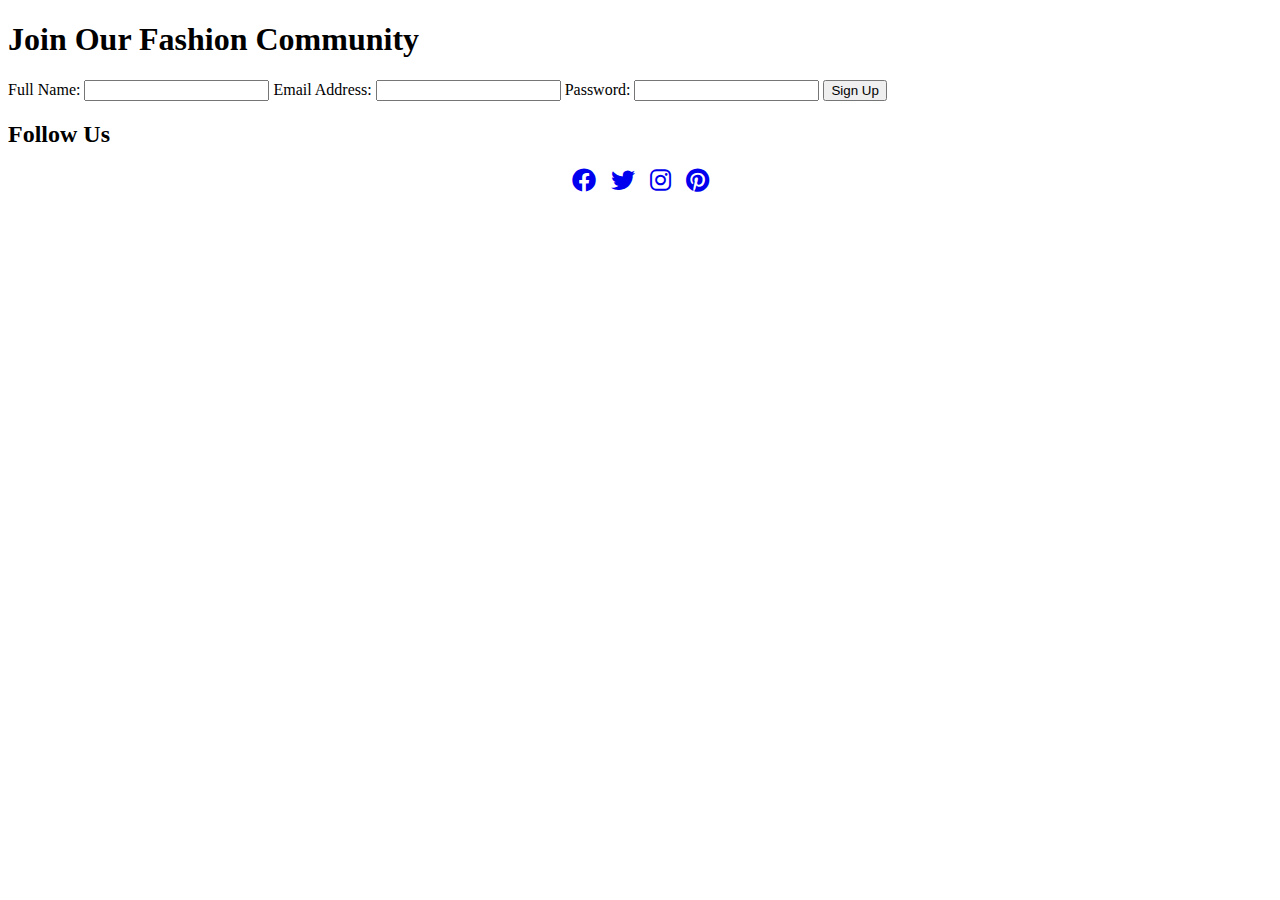
==== index.html @ df2ee424 "Update index.html" ====
<!DOCTYPE html>
<html lang="en">
<head>
    <meta charset="UTF-8">
    <meta name="viewport" content="width=device-width, initial-scale=1.0">
    <title>Fashion Website Signup</title>
    <link rel="stylesheet" href="styles.css">
    <link rel="stylesheet" href="https://cdnjs.cloudflare.com/ajax/libs/font-awesome/6.0.0-beta3/css/all.min.css">
</head>
<body>
    <h1>Join Our Fashion Community</h1>
    <form id="signupForm">
        <label for="name">Full Name:</label>
        <input type="text" id="name" name="name" required>
        
        <label for="email">Email Address:</label>
        <input type="email" id="email" name="email" required>
        
        <label for="password">Password:</label>
        <input type="password" id="password" name="password" required>

        <button type="submit">Sign Up</button>
    </form>

    <h2>Follow Us</h2>
    <div class="social-icons">
        <a href="https://www.facebook.com" target="_blank"><i class="fab fa-facebook"></i></a>
        <a href="https://www.twitter.com" target="_blank"><i class="fab fa-twitter"></i></a>
        <a href="https://www.instagram.com" target="_blank"><i class="fab fa-instagram"></i></a>
        <a href="https://www.pinterest.com" target="_blank"><i class="fab fa-pinterest"></i></a>
    </div>

    <script src="script.js"></script>
</body>
</html>
---- styles.css ----
/* Container and general layout */
.waitlist-container {
    text-align: center;
    padding: 40px;
    font-family: Arial, sans-serif;
    max-width: 500px;
    margin: 0 auto;
    background-color: #f9f9f9; /* Light background */
    border-radius: 10px;
    box-shadow: 0 4px 8px rgba(0, 0, 0, 0.1);
}

/* Logo Text */
.logo-text {
    font-weight: bold;
    font-size: 36px;
    color: #333; /* Adjust color to your preference */
    margin-bottom: 10px;
}

/* Waitlist Intro Text */
.waitlist-intro {
    font-size: 18px;
    color: #555;
    margin-bottom: 20px;
}

/* Join Waitlist Button */
.join-waitlist-button {
    padding: 12px 24px;
    font-size: 16px;
    font-weight: bold;
    color: #fff;
    background-color: #333; /* Button color */
    border: none;
    border-radius: 5px;
    cursor: pointer;
    transition: background-color 0.3s;
}

.join-waitlist-button:hover {
    background-color: #555; /* Darker color on hover */
}

/* Social Media Icons */
.social-icons {
    display: flex;
    justify-content: center;
    gap: 15px;
    font-size: 24px; /* Size of the icons */
    margin-top: 20px;
}

.icon {
    color: #333; /* Default icon color */
    text-decoration: none;
}

.icon:hover {
    color: #e60023; /* Hover color for all icons */
}

/* Custom color for each icon (optional) */
.icon.pinterest {
    color: #e60023; /* Pinterest red */
}

.icon.tiktok {
    color: #000; /* TikTok black */
}

.icon.instagram {
    color: #C13584; /* Instagram pinkish-purple */
}
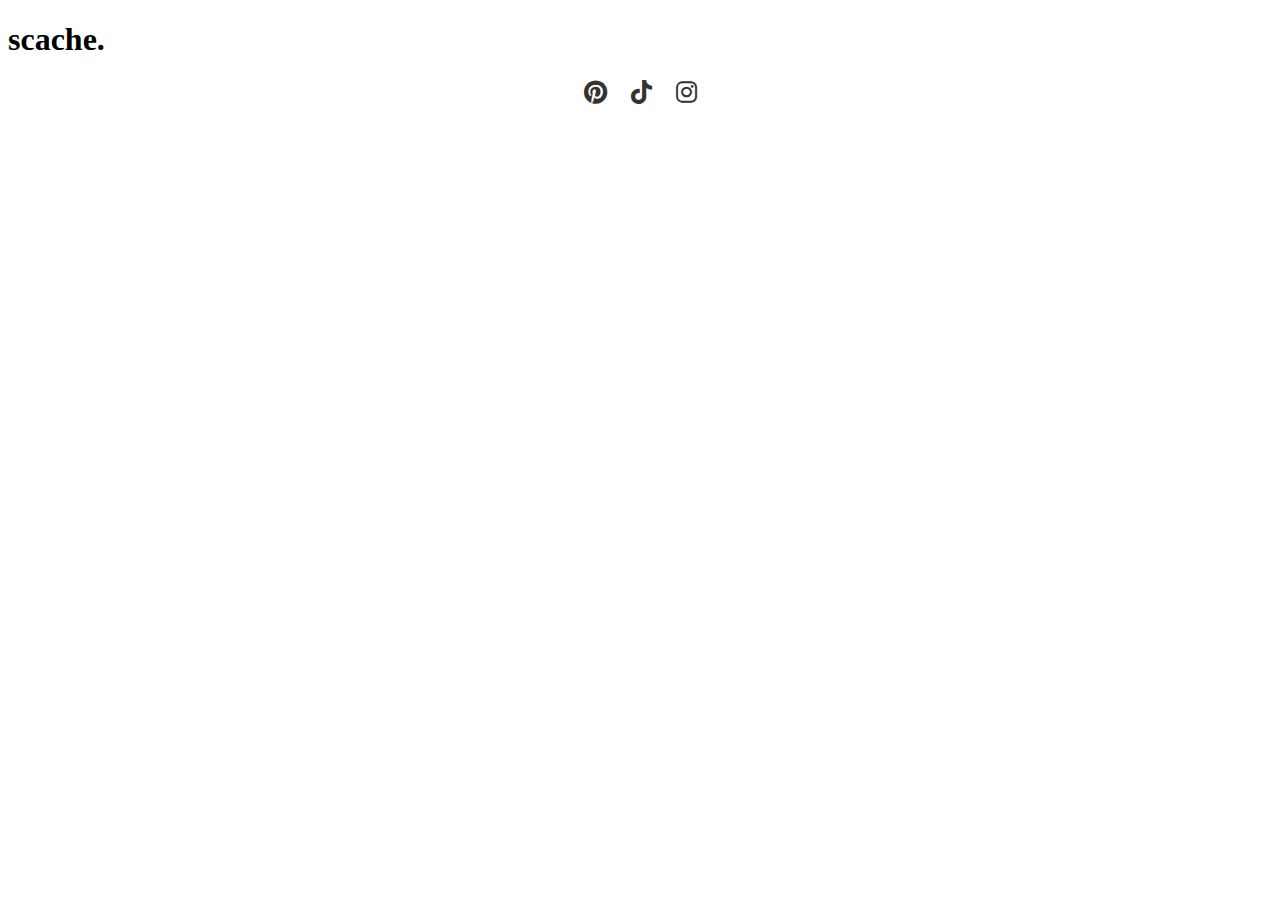
==== commit e30ab2de: "Update index.html" ====
--- a/index.html
+++ b/index.html
@@ -3,33 +3,22 @@
 <head>
     <meta charset="UTF-8">
     <meta name="viewport" content="width=device-width, initial-scale=1.0">
-    <title>Fashion Website Signup</title>
+    <title>Scache Waitlist</title>
+    <!-- Link to Font Awesome for icons -->
+    <link rel="stylesheet" href="https://cdnjs.cloudflare.com/ajax/libs/font-awesome/6.0.0-beta3/css/all.min.css">
     <link rel="stylesheet" href="styles.css">
-    <link rel="stylesheet" href="https://cdnjs.cloudflare.com/ajax/libs/font-awesome/6.0.0-beta3/css/all.min.css">
 </head>
 <body>
-    <h1>Join Our Fashion Community</h1>
-    <form id="signupForm">
-        <label for="name">Full Name:</label>
-        <input type="text" id="name" name="name" required>
-        
-        <label for="email">Email Address:</label>
-        <input type="email" id="email" name="email" required>
-        
-        <label for="password">Password:</label>
-        <input type="password" id="password" name="password" required>
+    <div class="waitlist-container">
+        <!-- Logo as text -->
+        <h1 class="logo-text">scache.</h1>
 
-        <button type="submit">Sign Up</button>
-    </form>
-
-    <h2>Follow Us</h2>
-    <div class="social-icons">
-        <a href="https://www.facebook.com" target="_blank"><i class="fab fa-facebook"></i></a>
-        <a href="https://www.twitter.com" target="_blank"><i class="fab fa-twitter"></i></a>
-        <a href="https://www.instagram.com" target="_blank"><i class="fab fa-instagram"></i></a>
-        <a href="https://www.pinterest.com" target="_blank"><i class="fab fa-pinterest"></i></a>
+        <!-- Social Media Icons -->
+        <div class="social-icons">
+            <a href="https://www.pinterest.com/scacheee/" target="_blank" class="icon pinterest"><i class="fab fa-pinterest"></i></a>
+            <a href="https://www.tiktok.com/@scache00" target="_blank" class="icon tiktok"><i class="fab fa-tiktok"></i></a>
+            <a href="https://www.instagram.com/scacheee/profilecard/?igsh=MXB4NDB4aXZwb213cg==" target="_blank" class="icon instagram"><i class="fab fa-instagram"></i></a>
+        </div>
     </div>
-
-    <script src="script.js"></script>
 </body>
 </html>
--- a/styles.css
+++ b/styles.css
@@ -1,74 +1,15 @@
-/* Container and general layout */
-.waitlist-container {
+.social-icons {
     text-align: center;
-    padding: 40px;
-    font-family: Arial, sans-serif;
-    max-width: 500px;
-    margin: 0 auto;
-    background-color: #f9f9f9; /* Light background */
-    border-radius: 10px;
-    box-shadow: 0 4px 8px rgba(0, 0, 0, 0.1);
-}
-
-/* Logo Text */
-.logo-text {
-    font-weight: bold;
-    font-size: 36px;
-    color: #333; /* Adjust color to your preference */
-    margin-bottom: 10px;
-}
-
-/* Waitlist Intro Text */
-.waitlist-intro {
-    font-size: 18px;
-    color: #555;
-    margin-bottom: 20px;
-}
-
-/* Join Waitlist Button */
-.join-waitlist-button {
-    padding: 12px 24px;
-    font-size: 16px;
-    font-weight: bold;
-    color: #fff;
-    background-color: #333; /* Button color */
-    border: none;
-    border-radius: 5px;
-    cursor: pointer;
-    transition: background-color 0.3s;
-}
-
-.join-waitlist-button:hover {
-    background-color: #555; /* Darker color on hover */
-}
-
-/* Social Media Icons */
-.social-icons {
-    display: flex;
-    justify-content: center;
-    gap: 15px;
-    font-size: 24px; /* Size of the icons */
     margin-top: 20px;
 }
 
-.icon {
-    color: #333; /* Default icon color */
+.social-icons a {
+    margin: 0 10px;
     text-decoration: none;
+    color: #333; /* Default color */
+    font-size: 24px; /* Size of the icons */
 }
 
-.icon:hover {
-    color: #e60023; /* Hover color for all icons */
+.social-icons a:hover {
+    color: #5cb85c; /* Change color on hover */
 }
-
-/* Custom color for each icon (optional) */
-.icon.pinterest {
-    color: #e60023; /* Pinterest red */
-}
-
-.icon.tiktok {
-    color: #000; /* TikTok black */
-}
-
-.icon.instagram {
-    color: #C13584; /* Instagram pinkish-purple */
-}
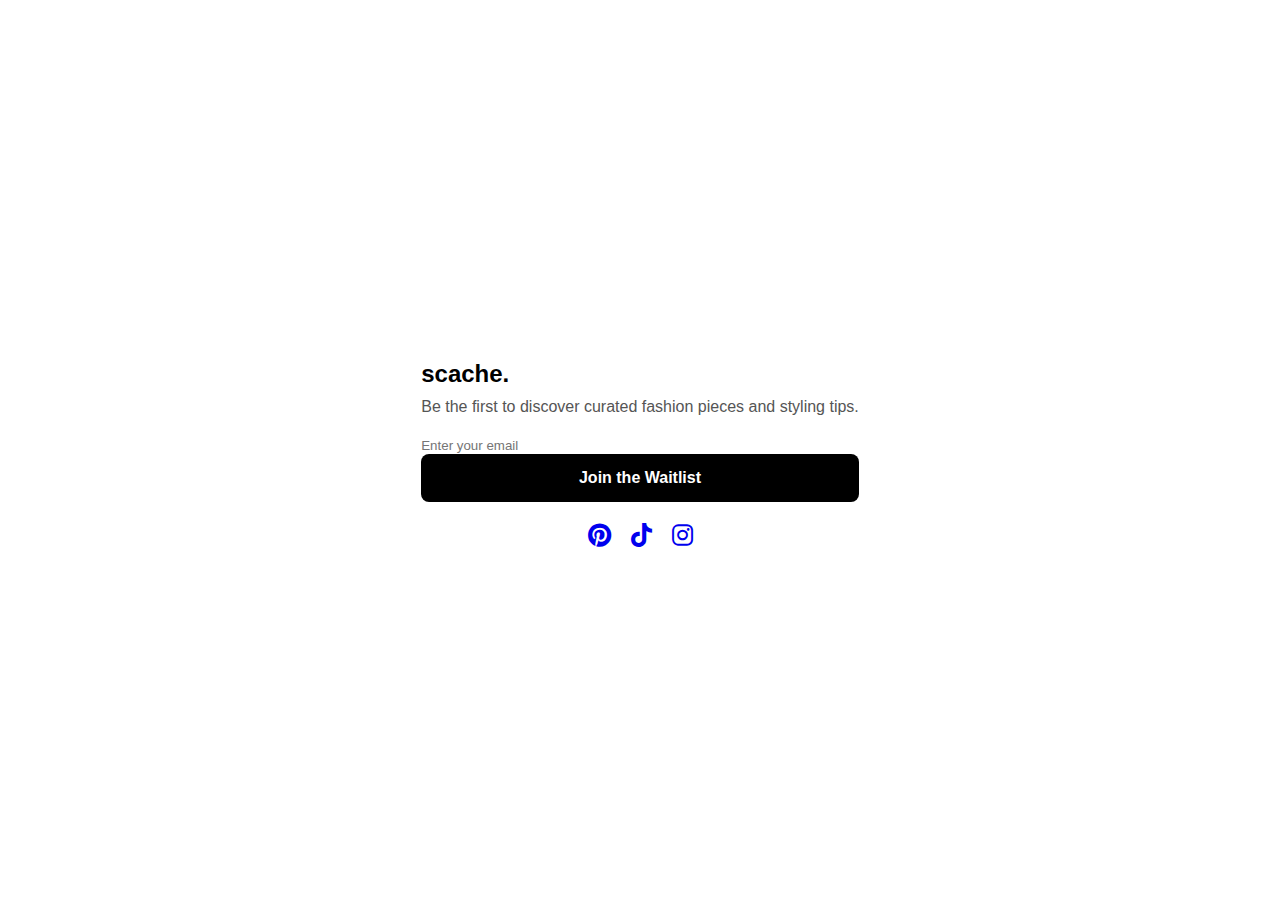
==== commit 08c6f62a: "Update index.html" ====
--- a/index.html
+++ b/index.html
@@ -13,6 +13,15 @@
         <!-- Logo as text -->
         <h1 class="logo-text">scache.</h1>
 
+        <!-- Waitlist Intro Text -->
+        <p class="waitlist-intro">Be the first to discover curated fashion pieces and styling tips.</p>
+
+        <!-- Email Input and Button -->
+        <form class="waitlist-form">
+            <input type="email" class="email-input" placeholder="Enter your email" required>
+            <button type="submit" class="join-waitlist-button">Join the Waitlist</button>
+        </form>
+
         <!-- Social Media Icons -->
         <div class="social-icons">
             <a href="https://www.pinterest.com/scacheee/" target="_blank" class="icon pinterest"><i class="fab fa-pinterest"></i></a>
--- a/styles.css
+++ b/styles.css
@@ -1,15 +1,103 @@
-.social-icons {
+* {
+    margin: 0;
+    padding: 0;
+    box-sizing: border-box;
+}
+
+body {
+    font-family: Arial, sans-serif;
+    color: #000;
+    background-color: #fff;
+    display: flex;
+    justify-content: center;
+    align-items: center;
+    height: 100vh;
+}
+
+.container {
+    width: 100%;
+    max-width: 400px;
     text-align: center;
+}
+
+header {
+    display: flex;
+    justify-content: space-between;
+    align-items: center;
+    padding: 10px;
+}
+
+.logo {
+    width: 80px;
+}
+
+.menu-icon {
+    font-size: 24px;
+}
+
+.star-icon {
+    width: 50px;
+    margin: 20px auto;
+}
+
+h1 {
+    font-size: 24px;
+    margin-top: 10px;
+}
+
+p {
+    font-size: 16px;
+    color: #555;
+    margin: 10px 0;
+}
+
+.waitlist-form {
     margin-top: 20px;
 }
 
-.social-icons a {
-    margin: 0 10px;
-    text-decoration: none;
-    color: #333; /* Default color */
-    font-size: 24px; /* Size of the icons */
+.input-container {
+    display: flex;
+    align-items: center;
+    background-color: #f0f0f0;
+    padding: 10px;
+    border-radius: 8px;
+    margin-bottom: 10px;
 }
 
-.social-icons a:hover {
-    color: #5cb85c; /* Change color on hover */
+.email-icon {
+    font-size: 18px;
+    margin-right: 10px;
 }
+
+input[type="email"] {
+    border: none;
+    outline: none;
+    background: none;
+    width: 100%;
+}
+
+button {
+    width: 100%;
+    padding: 15px;
+    background-color: #000;
+    color: #fff;
+    font-size: 16px;
+    font-weight: bold;
+    border: none;
+    border-radius: 8px;
+    cursor: pointer;
+}
+
+.social-icons {
+    display: flex;
+    justify-content: center;
+    gap: 20px;
+    margin-top: 20px;
+    font-size: 24px;
+}
+
+footer {
+    margin-top: 20px;
+    font-size: 12px;
+    color: #555;
+}
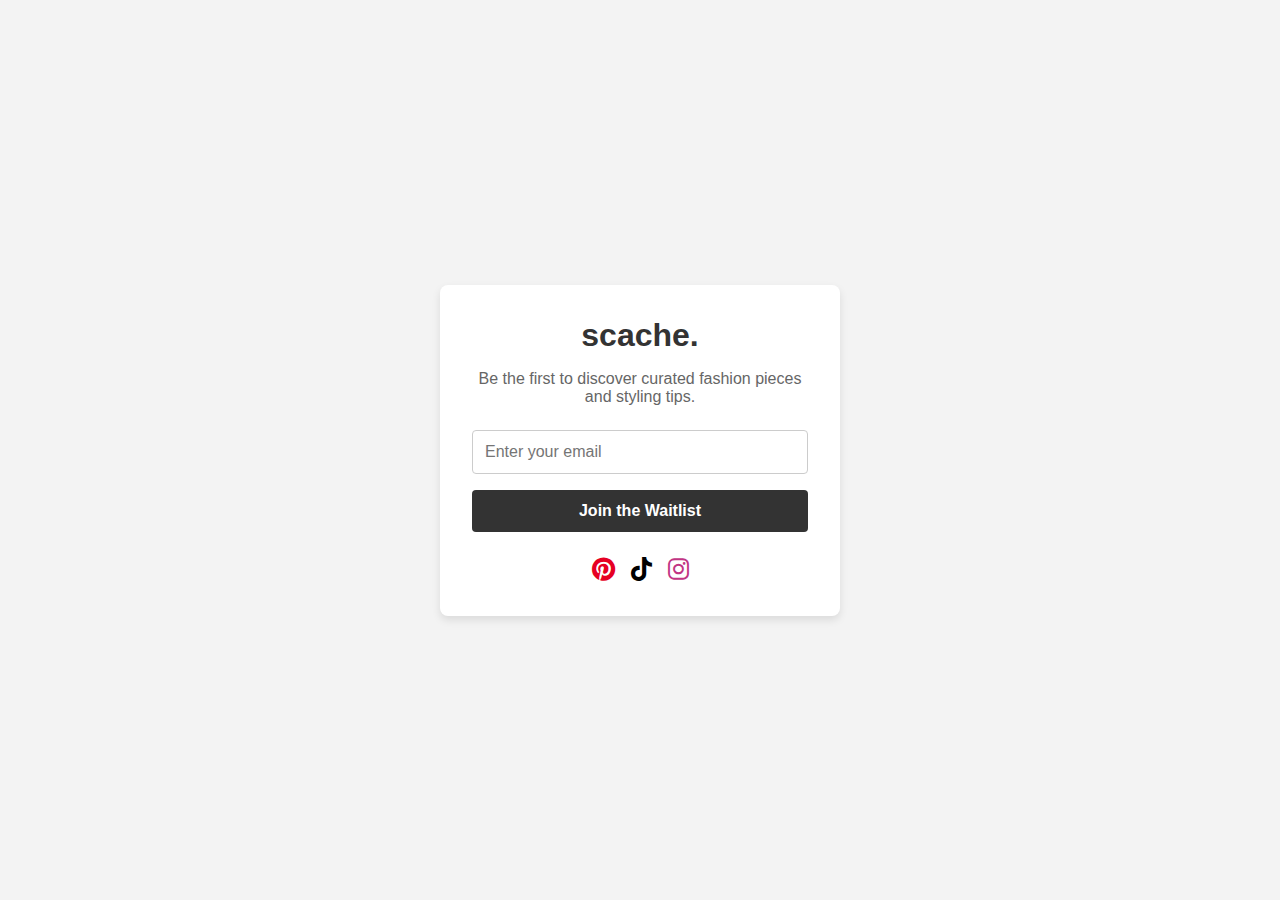
==== commit 8eb48ce9: "Update index.html" ====
--- a/index.html
+++ b/index.html
@@ -17,8 +17,8 @@
         <p class="waitlist-intro">Be the first to discover curated fashion pieces and styling tips.</p>
 
         <!-- Email Input and Button -->
-        <form class="waitlist-form">
-            <input type="email" class="email-input" placeholder="Enter your email" required>
+        <form class="waitlist-form" action="https://script.google.com/macros/s/AKfycbw9cKdDRLRaKnG4XpQGVMsjPHTKJqbZPXu88omClcI1/exec" method="POST">
+            <input type="email" name="email" class="email-input" placeholder="Enter your email" required>
             <button type="submit" class="join-waitlist-button">Join the Waitlist</button>
         </form>
 
--- a/styles.css
+++ b/styles.css
@@ -1,3 +1,4 @@
+/* General reset */
 * {
     margin: 0;
     padding: 0;
@@ -6,98 +7,93 @@
 
 body {
     font-family: Arial, sans-serif;
-    color: #000;
-    background-color: #fff;
     display: flex;
     justify-content: center;
     align-items: center;
     height: 100vh;
+    background-color: #f3f3f3;
 }
 
-.container {
-    width: 100%;
+.waitlist-container {
+    text-align: center;
+    background-color: #ffffff;
+    padding: 2rem;
+    border-radius: 8px;
+    box-shadow: 0 4px 8px rgba(0, 0, 0, 0.1);
     max-width: 400px;
-    text-align: center;
-}
-
-header {
-    display: flex;
-    justify-content: space-between;
-    align-items: center;
-    padding: 10px;
-}
-
-.logo {
-    width: 80px;
-}
-
-.menu-icon {
-    font-size: 24px;
-}
-
-.star-icon {
-    width: 50px;
-    margin: 20px auto;
-}
-
-h1 {
-    font-size: 24px;
-    margin-top: 10px;
-}
-
-p {
-    font-size: 16px;
-    color: #555;
-    margin: 10px 0;
-}
-
-.waitlist-form {
-    margin-top: 20px;
-}
-
-.input-container {
-    display: flex;
-    align-items: center;
-    background-color: #f0f0f0;
-    padding: 10px;
-    border-radius: 8px;
-    margin-bottom: 10px;
-}
-
-.email-icon {
-    font-size: 18px;
-    margin-right: 10px;
-}
-
-input[type="email"] {
-    border: none;
-    outline: none;
-    background: none;
     width: 100%;
 }
 
-button {
-    width: 100%;
-    padding: 15px;
-    background-color: #000;
-    color: #fff;
-    font-size: 16px;
+/* Logo Text */
+.logo-text {
+    font-size: 2rem;
     font-weight: bold;
-    border: none;
-    border-radius: 8px;
-    cursor: pointer;
+    color: #333333;
+    margin-bottom: 1rem;
 }
 
+/* Introductory Text */
+.waitlist-intro {
+    font-size: 1rem;
+    color: #666666;
+    margin-bottom: 1.5rem;
+}
+
+/* Form Styling */
+.waitlist-form {
+    display: flex;
+    flex-direction: column;
+    gap: 1rem;
+}
+
+.email-input {
+    padding: 0.75rem;
+    font-size: 1rem;
+    border: 1px solid #cccccc;
+    border-radius: 4px;
+    outline: none;
+    transition: border-color 0.3s;
+}
+
+.email-input:focus {
+    border-color: #999999;
+}
+
+.join-waitlist-button {
+    padding: 0.75rem;
+    font-size: 1rem;
+    font-weight: bold;
+    color: #ffffff;
+    background-color: #333333;
+    border: none;
+    border-radius: 4px;
+    cursor: pointer;
+    transition: background-color 0.3s;
+}
+
+.join-waitlist-button:hover {
+    background-color: #555555;
+}
+
+/* Social Icons */
 .social-icons {
     display: flex;
     justify-content: center;
-    gap: 20px;
-    margin-top: 20px;
-    font-size: 24px;
+    gap: 1rem;
+    margin-top: 1.5rem;
 }
 
-footer {
-    margin-top: 20px;
-    font-size: 12px;
-    color: #555;
+.icon {
+    font-size: 1.5rem;
+    color: #333333;
+    transition: color 0.3s;
 }
+
+.icon:hover {
+    color: #555555;
+}
+
+/* Icon Colors */
+.icon.pinterest { color: #E60023; }
+.icon.instagram { color: #C13584; }
+.icon.tiktok { color: #000000; }
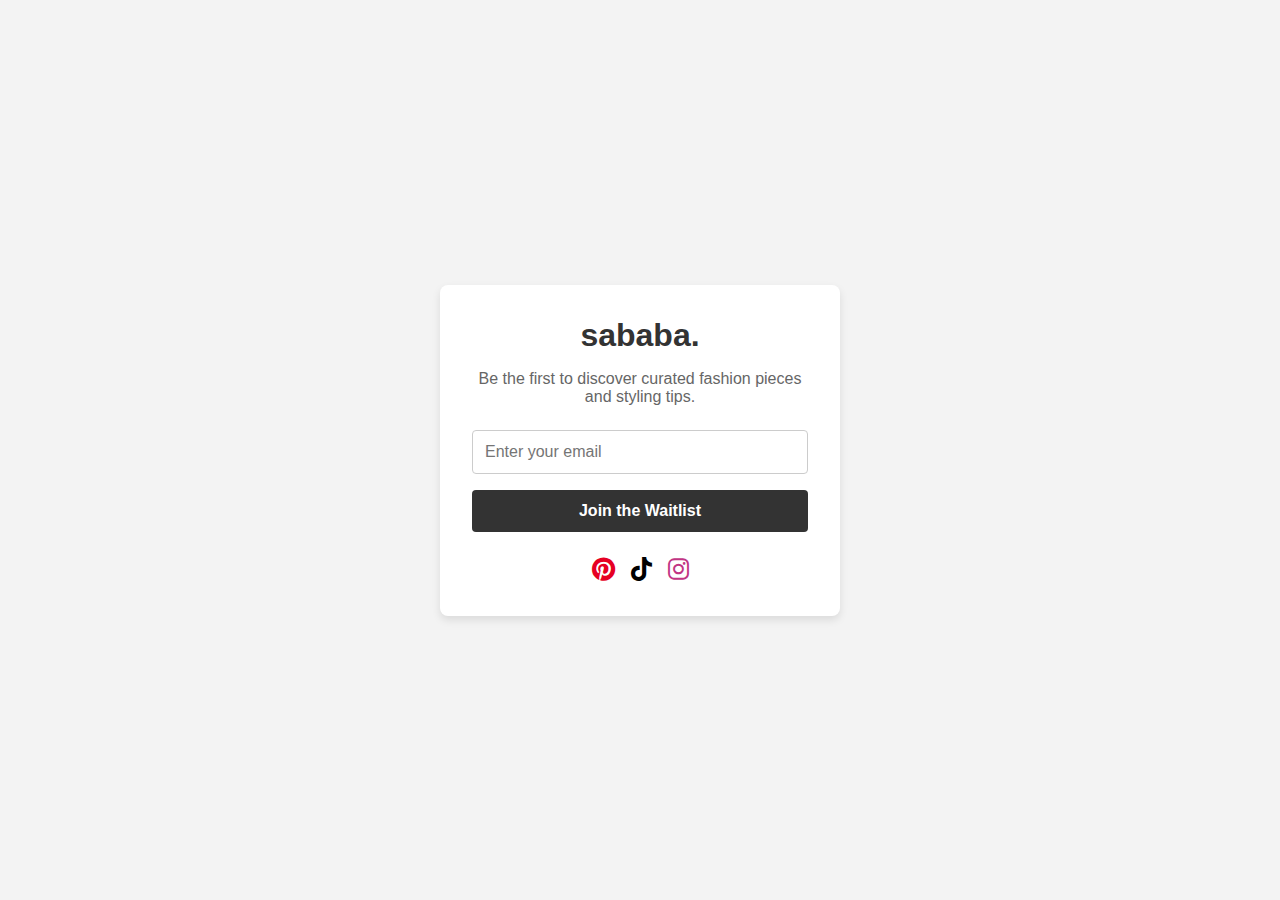
==== commit 623f2000: "Update index.html" ====
--- a/index.html
+++ b/index.html
@@ -3,7 +3,7 @@
 <head>
     <meta charset="UTF-8">
     <meta name="viewport" content="width=device-width, initial-scale=1.0">
-    <title>Scache Waitlist</title>
+    <title>Sababa Waitlist</title>
     <!-- Link to Font Awesome for icons -->
     <link rel="stylesheet" href="https://cdnjs.cloudflare.com/ajax/libs/font-awesome/6.0.0-beta3/css/all.min.css">
     <link rel="stylesheet" href="styles.css">
@@ -11,13 +11,13 @@
 <body>
     <div class="waitlist-container">
         <!-- Logo as text -->
-        <h1 class="logo-text">scache.</h1>
+        <h1 class="logo-text">sababa.</h1>
 
         <!-- Waitlist Intro Text -->
         <p class="waitlist-intro">Be the first to discover curated fashion pieces and styling tips.</p>
 
         <!-- Email Input and Button -->
-        <form class="waitlist-form" action="https://script.google.com/macros/s/AKfycbw9cKdDRLRaKnG4XpQGVMsjPHTKJqbZPXu88omClcI1/exec" method="POST">
+        <form class="waitlist-form" action="https://script.google.com/macros/s/AKfycbwJ_MNnB-yy7xgypJvvGpb83nkTubln77T0xVoUUZDcA6TRYcLSvixlRKhvVupmG1LnAg/exec" method="POST">
             <input type="email" name="email" class="email-input" placeholder="Enter your email" required>
             <button type="submit" class="join-waitlist-button">Join the Waitlist</button>
         </form>
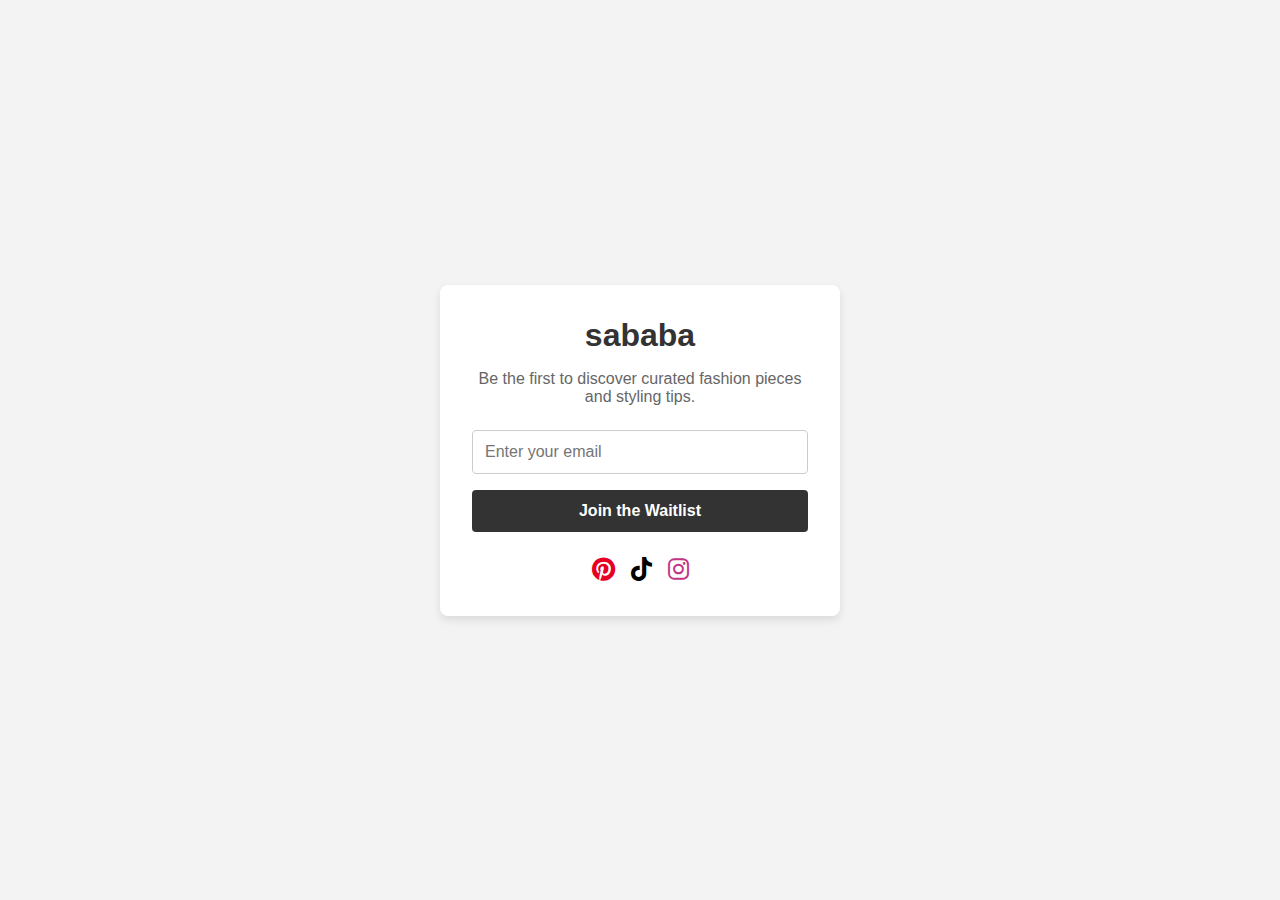
==== commit af0f5c24: "Update index.html" ====
--- a/index.html
+++ b/index.html
@@ -11,7 +11,7 @@
 <body>
     <div class="waitlist-container">
         <!-- Logo as text -->
-        <h1 class="logo-text">sababa.</h1>
+        <h1 class="logo-text">sababa</h1>
 
         <!-- Waitlist Intro Text -->
         <p class="waitlist-intro">Be the first to discover curated fashion pieces and styling tips.</p>
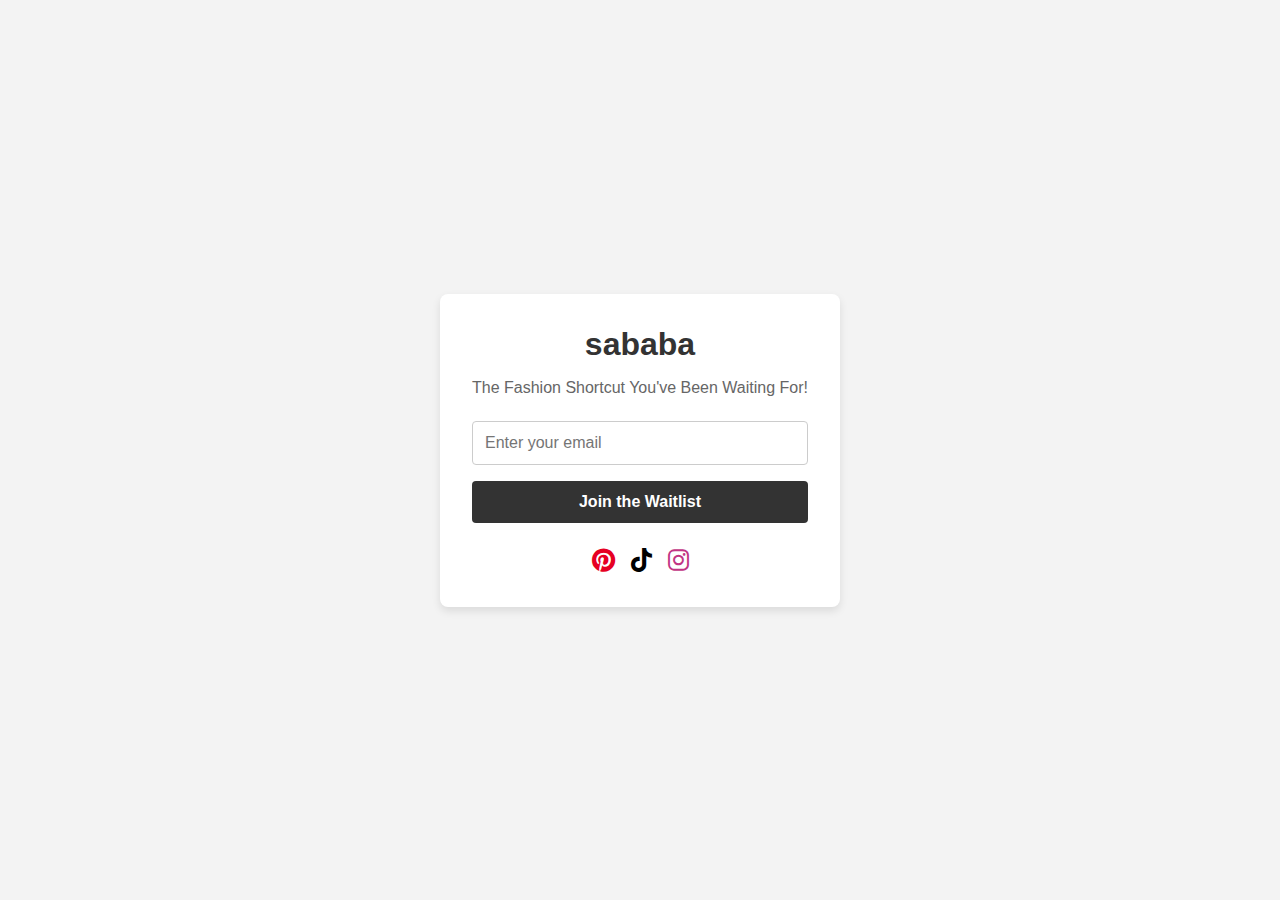
==== commit c47e403b: "Update index.html" ====
--- a/index.html
+++ b/index.html
@@ -14,7 +14,7 @@
         <h1 class="logo-text">sababa</h1>
 
         <!-- Waitlist Intro Text -->
-        <p class="waitlist-intro">Be the first to discover curated fashion pieces and styling tips.</p>
+        <p class="waitlist-intro">The Fashion Shortcut You've Been Waiting For!</p>
 
         <!-- Email Input and Button -->
         <form class="waitlist-form" action="https://script.google.com/macros/s/AKfycbwJ_MNnB-yy7xgypJvvGpb83nkTubln77T0xVoUUZDcA6TRYcLSvixlRKhvVupmG1LnAg/exec" method="POST">
